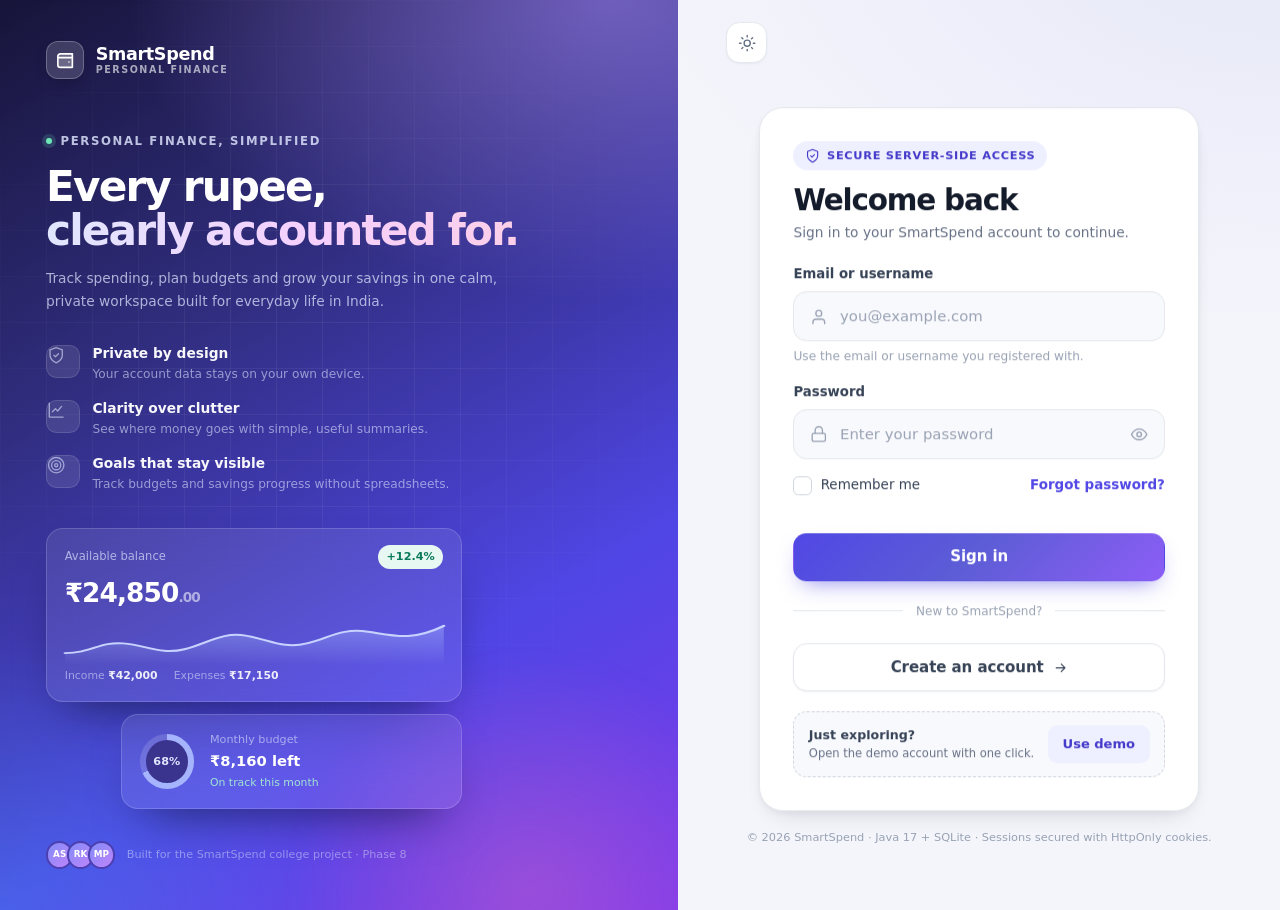
==== frontend/account.html @ ad17d400 "First Commit" ====
<!DOCTYPE html>
<html lang="en" data-theme="light">
<head>
  <meta charset="utf-8">
  <meta name="viewport" content="width=device-width, initial-scale=1">
  <meta name="theme-color" content="#f4f5fb">
  <meta name="description" content="Your SmartSpend account workspace: profile, security, finance screens and project progress.">
  <title>Overview · SmartSpend</title>
  <link rel="icon" type="image/svg+xml" href="assets/favicon.svg">
  <script>
    (function () {
      try {
        var theme = localStorage.getItem("smartspend.theme.v1");
        if (theme !== "dark" && theme !== "light") {
          theme = window.matchMedia("(prefers-color-scheme: dark)").matches ? "dark" : "light";
        }
        document.documentElement.dataset.theme = theme;
      } catch (error) {
        document.documentElement.dataset.theme = "light";
      }
    })();
  </script>
  <link rel="stylesheet" href="css/base.css">
  <link rel="stylesheet" href="css/app.css">
</head>
<body class="app-page">
  <a class="skip-link" href="#main-content">Skip to main content</a>

  <div class="app-shell">
    <aside class="sidebar" id="sidebar" aria-label="Main navigation">
      <a class="sidebar__brand" href="account.html">
        <span class="brand__mark">
          <svg viewBox="0 0 24 24" fill="none" aria-hidden="true">
            <path d="M4 7.5A2.5 2.5 0 0 1 6.5 5H19v14H6.5A2.5 2.5 0 0 1 4 16.5v-9Z" fill="currentColor" opacity=".25"/>
            <path d="M4 7.5A2.5 2.5 0 0 1 6.5 5H19v14H6.5A2.5 2.5 0 0 1 4 16.5v-9Z" stroke="currentColor" stroke-width="1.7" stroke-linejoin="round"/>
            <path d="M4 9h15M15.5 13.5h.01" stroke="currentColor" stroke-width="1.7" stroke-linecap="round"/>
          </svg>
        </span>
        <span>
          SmartSpend
          <small>Account workspace</small>
        </span>
      </a>

      <nav class="sidebar__nav">
        <a class="nav-item is-active" href="#overview" data-nav="overview">
          <svg class="icon" aria-hidden="true"><use href="#i-grid"></use></svg>
          Overview
        </a>
        <a class="nav-item" href="#profile" data-nav="profile">
          <svg class="icon" aria-hidden="true"><use href="#i-user"></use></svg>
          Profile
        </a>
        <a class="nav-item" href="#security" data-nav="security">
          <svg class="icon" aria-hidden="true"><use href="#i-shield"></use></svg>
          Security
        </a>

        <p class="nav-label">Money</p>
        <a class="nav-item" href="dashboard.html" data-nav="dashboard">
          <svg class="icon" aria-hidden="true"><use href="#i-grid"></use></svg>
          Dashboard
        </a>
        <a class="nav-item" href="transactions.html" data-nav="transactions">
          <svg class="icon" aria-hidden="true"><use href="#i-wallet"></use></svg>
          Transactions
        </a>
        <a class="nav-item" href="budgets.html" data-nav="budgets">
          <svg class="icon" aria-hidden="true"><use href="#i-target"></use></svg>
          Budgets
        </a>
        <a class="nav-item" href="goals.html" data-nav="goals">
          <svg class="icon" aria-hidden="true"><use href="#i-piggy-bank"></use></svg>
          Savings goals
        </a>
        <a class="nav-item" href="reports.html" data-nav="reports">
          <svg class="icon" aria-hidden="true"><use href="#i-pie"></use></svg>
          Reports
        </a>

        <p class="nav-label">Workspace</p>
        <a class="nav-item" href="settings.html" data-nav="settings">
          <svg class="icon" aria-hidden="true"><use href="#i-settings"></use></svg>
          Settings
        </a>
      </nav>

      <div class="sidebar__spacer"></div>

      <div class="sidebar__help">
        <strong>Backend live</strong>
        <p>Every screen reads and writes your own SQLite-backed workspace through the Java REST API.</p>
        <span class="chip chip--success">Phases 1–8 complete</span>
      </div>

      <div class="sidebar__profile">
        <span class="avatar avatar--sm" data-user-initials>SS</span>
        <div class="sidebar__profile-copy">
          <strong data-user-field="fullName">SmartSpend user</strong>
          <span data-user-field="email">you@example.com</span>
        </div>
        <button class="sidebar__logout" type="button" data-logout aria-label="Sign out" title="Sign out">
          <svg class="icon" aria-hidden="true"><use href="#i-logout"></use></svg>
        </button>
      </div>
    </aside>

    <div class="sidebar-overlay" id="sidebar-overlay"></div>

    <div class="app-main">
      <header class="topbar">
        <div class="topbar__left">
          <button class="btn btn--icon sidebar-toggle" id="sidebar-toggle" type="button" aria-label="Open navigation" aria-controls="sidebar" aria-expanded="false">
            <svg class="icon icon--lg" aria-hidden="true"><use href="#i-menu"></use></svg>
          </button>
          <div class="topbar__title">
            <strong>Overview</strong>
            <span>Profile, security and your full finance workspace</span>
          </div>
        </div>

        <div class="topbar__actions">
          <button class="btn btn--primary btn--sm topbar__add" type="button" data-account-quick-add>
            <svg class="icon icon--sm" aria-hidden="true"><use href="#i-plus"></use></svg>
            <span>Add transaction</span>
          </button>

          <button class="theme-toggle" type="button" data-theme-toggle aria-label="Switch theme">
            <svg class="icon icon-sun" aria-hidden="true"><use href="#i-sun"></use></svg>
            <svg class="icon icon-moon" aria-hidden="true"><use href="#i-moon"></use></svg>
          </button>

          <div class="popover" id="notifications-popover">
            <button class="btn btn--icon notif-trigger" type="button" data-popover-trigger aria-expanded="false" aria-label="Notifications" title="Notifications">
              <svg class="icon icon--lg" aria-hidden="true"><use href="#i-bell"></use></svg>
              <span class="notif-dot" id="notif-dot" hidden></span>
            </button>
            <div class="popover__panel popover__panel--notifications" role="dialog" aria-label="Notifications">
              <div class="popover__head popover__head--row">
                <div>
                  <strong>Notifications</strong>
                  <span id="notif-summary">Budget and savings alerts</span>
                </div>
                <button class="link-button" type="button" id="notif-mark-all">Mark all read</button>
              </div>
              <div class="notif-list" id="notif-list"></div>
            </div>
          </div>

          <div class="popover" id="user-popover">
            <button class="user-trigger" type="button" data-popover-trigger aria-expanded="false">
              <span class="avatar avatar--sm" data-user-initials>SS</span>
              <span class="visually-hidden">Account menu</span>
              <svg class="icon" aria-hidden="true"><use href="#i-chevron-down"></use></svg>
            </button>
            <div class="popover__panel" role="menu" aria-label="Account menu">
              <div class="popover__user">
                <span class="avatar" data-user-initials>SS</span>
                <div class="popover__user-copy">
                  <strong data-user-field="fullName">SmartSpend user</strong>
                  <span data-user-field="email">you@example.com</span>
                </div>
              </div>
              <div class="popover__divider"></div>
              <a class="popover__item" href="#profile" role="menuitem" data-close-popover>
                <svg class="icon" aria-hidden="true"><use href="#i-user"></use></svg>
                My profile
              </a>
              <a class="popover__item" href="#security" role="menuitem" data-close-popover>
                <svg class="icon" aria-hidden="true"><use href="#i-shield"></use></svg>
                Security settings
              </a>
              <div class="popover__divider"></div>
              <button class="popover__item popover__item--danger" type="button" role="menuitem" data-logout>
                <svg class="icon" aria-hidden="true"><use href="#i-logout"></use></svg>
                Sign out
              </button>
            </div>
          </div>
        </div>
      </header>

      <main class="content" id="main-content">
        <section class="hero" id="overview" aria-labelledby="hero-title">
          <div class="hero__copy">
            <span class="hero__eyebrow"><span class="status-dot"></span> Account ready · UI complete</span>
            <h1 id="hero-title"><span data-greeting>Good morning</span>, <span data-user-first>there</span>.</h1>
            <p>Your SmartSpend account is set up and protected. The dashboard, ledger, budgets, goals and reports are all ready to use from the sidebar.</p>
          </div>
          <div class="hero__meta">
            <span class="hero__date">
              <svg class="icon icon--sm" aria-hidden="true"><use href="#i-calendar"></use></svg>
              <span data-today>Today</span>
            </span>
            <span class="hero__badge">
              <svg class="icon icon--sm" aria-hidden="true"><use href="#i-check-circle"></use></svg>
              Signed in securely
            </span>
          </div>
        </section>

        <section class="stat-grid" aria-label="Account summary">
          <article class="stat-card">
            <div class="stat-card__top">
              <span class="stat-card__icon stat-card__icon--primary">
                <svg class="icon" aria-hidden="true"><use href="#i-calendar"></use></svg>
              </span>
              <span class="chip chip--primary">Member</span>
            </div>
            <span class="stat-card__label">Member since</span>
            <strong class="stat-card__value stat-card__value--sm" data-user-field="memberSince">—</strong>
            <span class="stat-card__hint">Your SmartSpend journey started here.</span>
          </article>

          <article class="stat-card">
            <div class="stat-card__top">
              <span class="stat-card__icon stat-card__icon--info">
                <svg class="icon" aria-hidden="true"><use href="#i-clock"></use></svg>
              </span>
              <span class="chip">Session</span>
            </div>
            <span class="stat-card__label">Last sign-in</span>
            <strong class="stat-card__value stat-card__value--sm" data-user-field="lastLogin">—</strong>
            <span class="stat-card__hint">This device, just now.</span>
          </article>

          <article class="stat-card">
            <div class="stat-card__top">
              <span class="stat-card__icon stat-card__icon--success">
                <svg class="icon" aria-hidden="true"><use href="#i-shield"></use></svg>
              </span>
              <span class="chip chip--success">Active</span>
            </div>
            <span class="stat-card__label">Account status</span>
            <strong class="stat-card__value">Protected</strong>
            <span class="stat-card__hint">Salted PBKDF2 password hashing.</span>
          </article>

          <article class="stat-card">
            <div class="stat-card__top">
              <span class="stat-card__icon stat-card__icon--warning">
                <svg class="icon" aria-hidden="true"><use href="#i-globe"></use></svg>
              </span>
              <span class="chip">India</span>
            </div>
            <span class="stat-card__label">Preferred currency</span>
            <strong class="stat-card__value">INR · ₹</strong>
            <span class="stat-card__hint">Change it in Settings → Preferences.</span>
          </article>
        </section>

        <div class="content-grid">
          <section class="card" id="profile" aria-labelledby="profile-title">
            <div class="card__head">
              <div class="card__title">
                <h2 id="profile-title">Your profile</h2>
                <p>The identity attached to this workspace.</p>
              </div>
              <button class="btn btn--ghost btn--sm" type="button" id="edit-profile-button">
                <svg class="icon icon--sm" aria-hidden="true"><use href="#i-edit"></use></svg>
                Edit profile
              </button>
            </div>
            <div class="card__body">
              <div class="profile-head">
                <span class="avatar avatar--lg" data-user-initials>SS</span>
                <div class="profile-head__copy">
                  <h3 data-user-field="fullName">SmartSpend user</h3>
                  <p>
                    <svg class="icon icon--sm" aria-hidden="true"><use href="#i-users"></use></svg>
                    <span data-user-field="username">@username</span>
                  </p>
                  <span class="chip chip--success">
                    <svg class="icon icon--sm" aria-hidden="true"><use href="#i-check"></use></svg>
                    Verified locally
                  </span>
                </div>
              </div>

              <div class="detail-list">
                <div class="detail-row">
                  <span class="detail-row__label">
                    <svg class="icon" aria-hidden="true"><use href="#i-mail"></use></svg>
                    Email
                  </span>
                  <span class="detail-row__value" data-user-field="email">you@example.com</span>
                </div>
                <div class="detail-row">
                  <span class="detail-row__label">
                    <svg class="icon" aria-hidden="true"><use href="#i-user"></use></svg>
                    Username
                  </span>
                  <span class="detail-row__value" data-user-field="username">@username</span>
                </div>
                <div class="detail-row">
                  <span class="detail-row__label">
                    <svg class="icon" aria-hidden="true"><use href="#i-shield"></use></svg>
                    Account ID
                  </span>
                  <span class="detail-row__value detail-row__value--mono">
                    <span data-user-field="accountId">—</span>
                    <button class="copy-button" type="button" data-copy-account-id aria-label="Copy account ID" title="Copy account ID">
                      <svg class="icon" aria-hidden="true"><use href="#i-copy"></use></svg>
                    </button>
                  </span>
                </div>
                <div class="detail-row">
                  <span class="detail-row__label">
                    <svg class="icon" aria-hidden="true"><use href="#i-calendar"></use></svg>
                    Member since
                  </span>
                  <span class="detail-row__value" data-user-field="memberSince">—</span>
                </div>
                <div class="detail-row">
                  <span class="detail-row__label">
                    <svg class="icon" aria-hidden="true"><use href="#i-clock"></use></svg>
                    Last sign-in
                  </span>
                  <span class="detail-row__value" data-user-field="lastLogin">—</span>
                </div>
              </div>
            </div>
          </section>

          <section class="card" id="security" aria-labelledby="security-title">
            <div class="card__head">
              <div class="card__title">
                <h2 id="security-title">Security</h2>
                <p>Password and session protection.</p>
              </div>
              <span class="chip chip--success">Healthy</span>
            </div>
            <div class="card__body">
              <div class="security-list">
                <div class="security-item">
                  <span class="security-item__icon">
                    <svg class="icon" aria-hidden="true"><use href="#i-lock"></use></svg>
                  </span>
                  <div class="security-item__copy">
                    <strong>Password protection</strong>
                    <span>PBKDF2-SHA256 · 210,000 iterations</span>
                  </div>
                  <span class="chip chip--success">Strong</span>
                </div>

                <div class="security-item">
                  <span class="security-item__icon">
                    <svg class="icon" aria-hidden="true"><use href="#i-key"></use></svg>
                  </span>
                  <div class="security-item__copy">
                    <strong>Password last changed</strong>
                    <span data-user-field="passwordChanged">—</span>
                  </div>
                </div>

                <div class="security-item">
                  <span class="security-item__icon">
                    <svg class="icon" aria-hidden="true"><use href="#i-clock"></use></svg>
                  </span>
                  <div class="security-item__copy">
                    <strong>Signed in today</strong>
                    <span data-session-signed-in>—</span>
                  </div>
                  <span class="chip chip--primary">This device</span>
                </div>

                <div class="security-item">
                  <span class="security-item__icon">
                    <svg class="icon" aria-hidden="true"><use href="#i-shield"></use></svg>
                  </span>
                  <div class="security-item__copy">
                    <strong>Session</strong>
                    <span data-session-mode>—</span>
                  </div>
                  <span class="chip" data-session-expires>—</span>
                </div>
              </div>

              <div class="security-actions">
                <button class="btn btn--ghost btn--full" type="button" id="change-password-button">
                  <svg class="icon icon--sm" aria-hidden="true"><use href="#i-key"></use></svg>
                  Change password
                </button>
                <button class="btn btn--danger-ghost btn--full" type="button" data-logout>
                  <svg class="icon icon--sm" aria-hidden="true"><use href="#i-logout"></use></svg>
                  Sign out of this device
                </button>
              </div>
            </div>
          </section>
        </div>

        <section class="card phase-card" aria-labelledby="phase-title">
          <div class="card__head">
            <div class="card__title">
              <h2 id="phase-title">Project progress</h2>
              <p>The complete stack is implemented: responsive UI, Java REST API and SQLite storage.</p>
            </div>
            <span class="chip chip--success">Phases 1–8 complete</span>
          </div>
          <div class="card__body">
            <div class="phase-progress">
              <div class="phase-progress__track">
                <div class="phase-progress__fill" style="width:100%"></div>
              </div>
              <span>100% complete · frontend, backend and database</span>
            </div>
            <ul class="phase-list">
              <li><svg class="icon" aria-hidden="true"><use href="#i-check-circle"></use></svg> Registration, PBKDF2 hashing, HttpOnly sessions and account security</li>
              <li><svg class="icon" aria-hidden="true"><use href="#i-check-circle"></use></svg> Dashboard with cash flow, budgets, goals and recent activity</li>
              <li><svg class="icon" aria-hidden="true"><use href="#i-check-circle"></use></svg> Transaction ledger with search, filters, bulk actions and CSV export</li>
              <li><svg class="icon" aria-hidden="true"><use href="#i-check-circle"></use></svg> Monthly budgets with category limits, warnings and copy-forward</li>
              <li><svg class="icon" aria-hidden="true"><use href="#i-check-circle"></use></svg> Savings goals with contributions and progress history</li>
              <li><svg class="icon" aria-hidden="true"><use href="#i-check-circle"></use></svg> Reports with charts, category mix, merchants and insights</li>
              <li><svg class="icon" aria-hidden="true"><use href="#i-check-circle"></use></svg> Settings for currency, dates, notifications, categories and backups</li>
              <li><svg class="icon" aria-hidden="true"><use href="#i-check-circle"></use></svg> Java REST API, SQLite schema, DAO/service layers and session security</li>
            </ul>
            <div class="phase-note">
              <svg class="icon icon--sm" aria-hidden="true"><use href="#i-info"></use></svg>
              <span>The browser and API share one origin. Auth and finance calls are user-scoped, and the SQLite database lives at <b>backend/data/smartspend.db</b>.</span>
            </div>
          </div>
        </section>

        <footer class="app-footer">
          <span>
            <svg class="icon icon--sm" aria-hidden="true"><use href="#i-shield"></use></svg>
            Full stack complete · vanilla JS, Java 17 and SQLite
          </span>
          <span>© 2026 SmartSpend</span>
        </footer>
      </main>
    </div>
  </div>

  <dialog class="modal" id="profile-dialog" aria-labelledby="profile-dialog-title">
    <div class="modal__card">
      <div class="modal__head">
        <span class="modal__icon">
          <svg class="icon icon--lg" aria-hidden="true"><use href="#i-user"></use></svg>
        </span>
        <div class="modal__head-text">
          <h2 id="profile-dialog-title">Edit profile</h2>
          <p>Update the name and email attached to your account.</p>
        </div>
        <button class="btn btn--icon" type="button" data-close-dialog aria-label="Close dialog">
          <svg class="icon" aria-hidden="true"><use href="#i-x"></use></svg>
        </button>
      </div>

      <div class="alert" id="profile-alert" role="alert" hidden></div>

      <form id="profile-form" novalidate>
        <div class="field">
          <label for="profile-name">Full name</label>
          <div class="input-wrap">
            <svg class="input-icon" aria-hidden="true"><use href="#i-user"></use></svg>
            <input id="profile-name" name="fullName" type="text" autocomplete="name" aria-describedby="profile-name-error" required>
          </div>
          <p class="field-error" id="profile-name-error" role="alert"></p>
        </div>

        <div class="field">
          <label for="profile-email">Email address</label>
          <div class="input-wrap">
            <svg class="input-icon" aria-hidden="true"><use href="#i-mail"></use></svg>
            <input id="profile-email" name="email" type="email" autocomplete="email" inputmode="email" aria-describedby="profile-email-error" required>
          </div>
          <p class="field-error" id="profile-email-error" role="alert"></p>
        </div>

        <div class="field">
          <label for="profile-username">Username</label>
          <div class="input-wrap input-wrap--readonly">
            <svg class="input-icon" aria-hidden="true"><use href="#i-users"></use></svg>
            <input id="profile-username" name="username" type="text" readonly aria-describedby="profile-username-hint">
          </div>
          <p class="field-hint" id="profile-username-hint">Usernames are fixed after registration.</p>
        </div>

        <div class="modal__actions">
          <button class="btn btn--ghost" type="button" data-close-dialog>Cancel</button>
          <button class="btn btn--primary" type="submit" id="profile-save">
            <span class="btn__label">Save changes</span>
            <span class="btn__spinner" aria-hidden="true"></span>
          </button>
        </div>
      </form>
    </div>
  </dialog>

  <dialog class="modal" id="password-dialog" aria-labelledby="password-dialog-title">
    <div class="modal__card">
      <div class="modal__head">
        <span class="modal__icon">
          <svg class="icon icon--lg" aria-hidden="true"><use href="#i-key"></use></svg>
        </span>
        <div class="modal__head-text">
          <h2 id="password-dialog-title">Change password</h2>
          <p>Choose a new password for your SmartSpend account.</p>
        </div>
        <button class="btn btn--icon" type="button" data-close-dialog aria-label="Close dialog">
          <svg class="icon" aria-hidden="true"><use href="#i-x"></use></svg>
        </button>
      </div>

      <div class="alert" id="password-alert" role="alert" hidden></div>

      <form id="password-form" novalidate>
        <div class="field">
          <label for="current-password">Current password</label>
          <div class="input-wrap input-wrap--password">
            <svg class="input-icon" aria-hidden="true"><use href="#i-lock"></use></svg>
            <input id="current-password" name="currentPassword" type="password" autocomplete="current-password" placeholder="Enter current password" aria-describedby="current-password-error" required>
            <button class="password-toggle" type="button" data-toggle-password="current-password" aria-label="Show password" aria-pressed="false" title="Show password">
              <svg class="icon icon-eye" aria-hidden="true"><use href="#i-eye"></use></svg>
              <svg class="icon icon-eye-off" aria-hidden="true"><use href="#i-eye-off"></use></svg>
            </button>
          </div>
          <p class="field-error" id="current-password-error" role="alert"></p>
        </div>

        <div class="field">
          <label for="new-password">New password</label>
          <div class="input-wrap input-wrap--password">
            <svg class="input-icon" aria-hidden="true"><use href="#i-lock"></use></svg>
            <input id="new-password" name="newPassword" type="password" autocomplete="new-password" placeholder="Create a new password" aria-describedby="password-strength password-requirements new-password-error" required>
            <button class="password-toggle" type="button" data-toggle-password="new-password" aria-label="Show password" aria-pressed="false" title="Show password">
              <svg class="icon icon-eye" aria-hidden="true"><use href="#i-eye"></use></svg>
              <svg class="icon icon-eye-off" aria-hidden="true"><use href="#i-eye-off"></use></svg>
            </button>
          </div>

          <div class="strength" id="password-strength" data-score="0" aria-live="polite">
            <div class="strength__top">
              <span class="strength__label">Strength</span>
              <span data-strength-label>Enter a password</span>
            </div>
            <div class="strength__bars" aria-hidden="true">
              <span class="strength__bar"></span>
              <span class="strength__bar"></span>
              <span class="strength__bar"></span>
              <span class="strength__bar"></span>
            </div>
            <span class="field-hint" data-strength-hint>Use 8+ characters with a letter and a number.</span>
          </div>

          <ul class="requirements" id="password-requirements">
            <li data-req="length">
              <span class="req-dot"><svg class="icon" aria-hidden="true"><use href="#i-check"></use></svg></span>
              At least 8 characters
            </li>
            <li data-req="letter">
              <span class="req-dot"><svg class="icon" aria-hidden="true"><use href="#i-check"></use></svg></span>
              At least one letter
            </li>
            <li data-req="number">
              <span class="req-dot"><svg class="icon" aria-hidden="true"><use href="#i-check"></use></svg></span>
              At least one number
            </li>
          </ul>
          <p class="field-error" id="new-password-error" role="alert"></p>
        </div>

        <div class="field">
          <label for="confirm-password">Confirm new password</label>
          <div class="input-wrap input-wrap--password">
            <svg class="input-icon" aria-hidden="true"><use href="#i-lock"></use></svg>
            <input id="confirm-password" name="confirmPassword" type="password" autocomplete="new-password" placeholder="Repeat new password" aria-describedby="confirm-password-error" required>
            <button class="password-toggle" type="button" data-toggle-password="confirm-password" aria-label="Show password" aria-pressed="false" title="Show password">
              <svg class="icon icon-eye" aria-hidden="true"><use href="#i-eye"></use></svg>
              <svg class="icon icon-eye-off" aria-hidden="true"><use href="#i-eye-off"></use></svg>
            </button>
          </div>
          <p class="field-error" id="confirm-password-error" role="alert"></p>
        </div>

        <div class="modal__note">
          <svg class="icon icon--sm" aria-hidden="true"><use href="#i-shield"></use></svg>
          <span>Your new password is protected with a fresh random salt and PBKDF2 hashing. You will stay signed in on this device.</span>
        </div>

        <div class="modal__actions">
          <button class="btn btn--ghost" type="button" data-close-dialog>Cancel</button>
          <button class="btn btn--primary" type="submit" id="password-save">
            <span class="btn__label">Update password</span>
            <span class="btn__spinner" aria-hidden="true"></span>
          </button>
        </div>
      </form>
    </div>
  </dialog>

  <div class="toast-stack" id="toast-stack" aria-live="polite" aria-atomic="false"></div>

  <script src="js/config.js"></script>
  <script src="js/icons.js"></script>
  <script src="js/storage.js"></script>
  <script src="js/crypto.js"></script>
  <script src="js/validators.js"></script>
  <script src="js/api.js"></script>
  <script src="js/auth.js"></script>
  <script src="js/money.js"></script>
  <script src="js/data.js"></script>
  <script src="js/dsa.js"></script>
  <script src="js/finance.js"></script>
  <script src="js/ui.js"></script>
  <script src="js/tx-dialog.js"></script>
  <script src="js/account.js"></script>
</body>
</html>
---- frontend/css/base.css ----
/* ==========================================================================
   SmartSpend · Base design system
   Shared tokens, resets, controls and components for every page.
   ========================================================================== */

/* ---------- Design tokens ---------- */
:root {
  color-scheme: light;

  --font-sans: "Inter", "Segoe UI Variable Text", "Segoe UI", system-ui, -apple-system,
    "Helvetica Neue", Arial, sans-serif;
  --font-display: "Segoe UI Variable Display", "Segoe UI", "Inter", system-ui, -apple-system,
    sans-serif;

  --bg: #f4f5fb;
  --bg-soft: #eef0f8;
  --surface: #ffffff;
  --surface-2: #f8f9fd;
  --surface-3: #f1f2fa;
  --text: #111827;
  --text-soft: #344054;
  --text-muted: #667085;
  --text-faint: #98a2b3;
  --border: #e4e7ec;
  --border-strong: #d0d5dd;

  --primary: #5b5bd6;
  --primary-600: #4f46e5;
  --primary-700: #4338ca;
  --primary-soft: #eef0ff;
  --accent: #8b5cf6;
  --accent-soft: #f4efff;
  --success: #0f9d76;
  --success-soft: #e7f8f2;
  --warning: #d97706;
  --warning-soft: #fff6e6;
  --danger: #dc3d43;
  --danger-soft: #fef0f0;
  --info: #2563eb;
  --info-soft: #eaf1ff;

  --ring: rgba(79, 70, 229, 0.2);
  --ring-danger: rgba(220, 61, 67, 0.18);

  --shadow-xs: 0 1px 2px rgba(16, 24, 40, 0.05);
  --shadow-sm: 0 1px 3px rgba(16, 24, 40, 0.08), 0 1px 2px rgba(16, 24, 40, 0.04);
  --shadow-md: 0 12px 28px -12px rgba(16, 24, 40, 0.16), 0 2px 8px rgba(16, 24, 40, 0.05);
  --shadow-lg: 0 28px 60px -24px rgba(16, 24, 40, 0.3), 0 8px 20px -12px rgba(16, 24, 40, 0.14);

  --radius-sm: 0.6rem;
  --radius-md: 0.85rem;
  --radius-lg: 1.15rem;
  --radius-xl: 1.5rem;
  --radius-pill: 999px;

  --ease: cubic-bezier(0.22, 1, 0.36, 1);
  --transition: 180ms var(--ease);
}

[data-theme="dark"] {
  color-scheme: dark;

  --bg: #070b16;
  --bg-soft: #0a1020;
  --surface: #0e1526;
  --surface-2: #121a2e;
  --surface-3: #18223a;
  --text: #f2f4fa;
  --text-soft: #cbd2e4;
  --text-muted: #919bb4;
  --text-faint: #69738d;
  --border: #202b45;
  --border-strong: #2b3856;

  --primary: #818cf8;
  --primary-600: #6366f1;
  --primary-700: #4f46e5;
  --primary-soft: rgba(99, 102, 241, 0.16);
  --accent: #a78bfa;
  --accent-soft: rgba(167, 139, 250, 0.14);
  --success: #34d399;
  --success-soft: rgba(52, 211, 153, 0.13);
  --warning: #fbbf24;
  --warning-soft: rgba(251, 191, 36, 0.13);
  --danger: #fb7185;
  --danger-soft: rgba(251, 113, 133, 0.13);
  --info: #60a5fa;
  --info-soft: rgba(96, 165, 250, 0.13);

  --ring: rgba(129, 140, 248, 0.26);
  --ring-danger: rgba(251, 113, 133, 0.22);

  --shadow-xs: 0 1px 2px rgba(0, 0, 0, 0.4);
  --shadow-sm: 0 1px 3px rgba(0, 0, 0, 0.45), 0 1px 2px rgba(0, 0, 0, 0.3);
  --shadow-md: 0 14px 34px -16px rgba(0, 0, 0, 0.7), 0 2px 8px rgba(0, 0, 0, 0.35);
  --shadow-lg: 0 32px 70px -28px rgba(0, 0, 0, 0.85), 0 10px 24px -14px rgba(0, 0, 0, 0.6);
}

/* ---------- Reset ---------- */
*,
*::before,
*::after {
  box-sizing: border-box;
}

html {
  -webkit-text-size-adjust: 100%;
  text-size-adjust: 100%;
  scroll-behavior: smooth;
}

body {
  margin: 0;
  min-height: 100vh;
  font-family: var(--font-sans);
  font-size: 15px;
  line-height: 1.55;
  color: var(--text);
  background: var(--bg);
  -webkit-font-smoothing: antialiased;
  -moz-osx-font-smoothing: grayscale;
  text-rendering: optimizeLegibility;
}

img,
svg {
  display: block;
  max-width: 100%;
}

button,
input,
select,
textarea {
  font: inherit;
  color: inherit;
}

button {
  cursor: pointer;
  background: none;
  border: 0;
  padding: 0;
}

a {
  color: var(--primary-600);
  text-decoration: none;
  transition: color var(--transition);
}

a:hover {
  color: var(--primary-700);
}

h1,
h2,
h3,
h4,
p {
  margin: 0;
}

ul,
ol {
  margin: 0;
  padding: 0;
  list-style: none;
}

::selection {
  background: var(--primary);
  color: #fff;
}

:focus-visible {
  outline: 2px solid var(--primary-600);
  outline-offset: 2px;
}

[hidden] {
  display: none !important;
}

/* ---------- Icons ---------- */
.icon {
  width: 1.15rem;
  height: 1.15rem;
  flex: none;
  fill: none;
  stroke: currentColor;
  stroke-width: 1.8;
  stroke-linecap: round;
  stroke-linejoin: round;
}

.icon--sm {
  width: 0.95rem;
  height: 0.95rem;
}

.icon--lg {
  width: 1.4rem;
  height: 1.4rem;
}

.icon--xl {
  width: 1.8rem;
  height: 1.8rem;
}

/* ---------- Accessibility helpers ---------- */
.visually-hidden {
  position: absolute !important;
  width: 1px;
  height: 1px;
  padding: 0;
  margin: -1px;
  overflow: hidden;
  clip: rect(0, 0, 0, 0);
  white-space: nowrap;
  border: 0;
}

.skip-link {
  position: fixed;
  top: 0.75rem;
  left: 0.75rem;
  z-index: 2000;
  padding: 0.65rem 1rem;
  border-radius: var(--radius-sm);
  background: var(--surface);
  color: var(--text);
  box-shadow: var(--shadow-md);
  transform: translateY(-180%);
  transition: transform var(--transition);
}

.skip-link:focus {
  transform: translateY(0);
}

/* ---------- Typography ---------- */
.display {
  font-family: var(--font-display);
  font-weight: 700;
  letter-spacing: -0.035em;
  line-height: 1.08;
}

.eyebrow {
  display: inline-flex;
  align-items: center;
  gap: 0.5rem;
  font-size: 0.73rem;
  font-weight: 700;
  letter-spacing: 0.14em;
  text-transform: uppercase;
}

.gradient-text {
  background: linear-gradient(95deg, #e0e7ff 0%, #f5d0fe 55%, #fbcfe8 100%);
  -webkit-background-clip: text;
  background-clip: text;
  color: transparent;
}

/* ---------- Buttons ---------- */
.btn {
  --btn-height: 3rem;
  position: relative;
  display: inline-flex;
  align-items: center;
  justify-content: center;
  gap: 0.55rem;
  height: var(--btn-height);
  padding: 0 1.15rem;
  border: 1px solid transparent;
  border-radius: var(--radius-md);
  font-size: 0.94rem;
  font-weight: 650;
  letter-spacing: -0.005em;
  white-space: nowrap;
  transition: transform var(--transition), box-shadow var(--transition),
    background-color var(--transition), border-color var(--transition), color var(--transition);
  user-select: none;
}

.btn:active:not(:disabled) {
  transform: translateY(1px);
}

.btn:disabled {
  cursor: not-allowed;
  opacity: 0.62;
}

.btn--primary {
  background: linear-gradient(135deg, var(--primary-600) 0%, var(--primary) 48%, var(--accent) 100%);
  color: #fff;
  box-shadow: 0 10px 22px -10px rgba(79, 70, 229, 0.65);
}

.btn--primary:hover:not(:disabled) {
  color: #fff;
  transform: translateY(-1px);
  box-shadow: 0 16px 30px -12px rgba(79, 70, 229, 0.72);
}

/* Dark mode keeps white button labels, so the gradient must stay deep
   enough for readable contrast instead of washing out to lavender. */
[data-theme="dark"] .btn--primary {
  background: linear-gradient(135deg, #4f46e5 0%, #5b5bd6 46%, #7c3aed 100%);
  box-shadow: 0 12px 26px -12px rgba(49, 46, 129, 0.85);
}

[data-theme="dark"] .btn--primary:hover:not(:disabled) {
  box-shadow: 0 16px 32px -12px rgba(76, 29, 149, 0.9);
}

.btn--ghost {
  background: var(--surface);
  border-color: var(--border);
  color: var(--text-soft);
  box-shadow: var(--shadow-xs);
}

.btn--ghost:hover:not(:disabled) {
  border-color: var(--border-strong);
  background: var(--surface-2);
  color: var(--text);
}

.btn--soft {
  background: var(--primary-soft);
  color: var(--primary-700);
}

[data-theme="dark"] .btn--soft {
  color: #c7d2fe;
}

.btn--soft:hover:not(:disabled) {
  background: var(--primary-soft);
  filter: brightness(0.97);
}

.btn--danger-ghost {
  background: transparent;
  border-color: var(--border);
  color: var(--danger);
}

.btn--danger-ghost:hover:not(:disabled) {
  background: var(--danger-soft);
  border-color: transparent;
}

.btn--sm {
  --btn-height: 2.35rem;
  padding: 0 0.85rem;
  font-size: 0.82rem;
  border-radius: var(--radius-sm);
  gap: 0.4rem;
}

.btn--full {
  width: 100%;
}

.btn--icon {
  --btn-height: 2.5rem;
  width: 2.5rem;
  padding: 0;
  border-radius: var(--radius-sm);
  color: var(--text-muted);
  background: transparent;
  border-color: transparent;
}

.btn--icon:hover:not(:disabled) {
  background: var(--surface-2);
  color: var(--text);
}

.btn__spinner {
  display: none;
  width: 1.05rem;
  height: 1.05rem;
  border: 2px solid rgba(255, 255, 255, 0.32);
  border-top-color: #fff;
  border-radius: 50%;
  animation: spin 0.7s linear infinite;
}

.btn--ghost .btn__spinner,
.btn--soft .btn__spinner,
.btn--danger-ghost .btn__spinner {
  border-color: currentColor;
  border-top-color: transparent;
  opacity: 0.8;
}

.btn.is-loading {
  pointer-events: none;
}

.btn.is-loading .btn__spinner {
  display: block;
}

.btn.is-loading .btn__label {
  opacity: 0.8;
}

.link-button {
  color: var(--primary-600);
  font-size: 0.84rem;
  font-weight: 650;
  padding: 0;
  border-radius: 4px;
  transition: color var(--transition);
}

.link-button:hover {
  color: var(--primary-700);
  text-decoration: underline;
  text-underline-offset: 3px;
}

[data-theme="dark"] .link-button {
  color: #a5b4fc;
}

[data-theme="dark"] .link-button:hover {
  color: #c7d2fe;
}

/* ---------- Pills / chips ---------- */
.pill {
  display: inline-flex;
  align-items: center;
  gap: 0.45rem;
  padding: 0.35rem 0.7rem;
  border-radius: var(--radius-pill);
  font-size: 0.71rem;
  font-weight: 700;
  letter-spacing: 0.06em;
  text-transform: uppercase;
  background: var(--primary-soft);
  color: var(--primary-700);
}

[data-theme="dark"] .pill {
  color: #c7d2fe;
}

.chip {
  display: inline-flex;
  align-items: center;
  gap: 0.3rem;
  padding: 0.22rem 0.55rem;
  border-radius: var(--radius-pill);
  font-size: 0.7rem;
  font-weight: 700;
  background: var(--surface-3);
  color: var(--text-muted);
}

.chip--success {
  background: var(--success-soft);
  color: var(--success);
}

.chip--warning {
  background: var(--warning-soft);
  color: var(--warning);
}

.chip--danger {
  background: var(--danger-soft);
  color: var(--danger);
}

/* Soft chip backgrounds need a darker foreground for WCAG AA contrast. */
[data-theme="light"] .chip--success {
  color: #0b7a5b;
}

[data-theme="light"] .chip--warning {
  color: #a15c00;
}

[data-theme="light"] .chip--danger {
  color: #b4232a;
}

.chip--primary {
  background: var(--primary-soft);
  color: var(--primary-700);
}

[data-theme="dark"] .chip--primary {
  color: #c7d2fe;
}

/* ---------- Form fields ---------- */
.field {
  display: flex;
  flex-direction: column;
  gap: 0.4rem;
}

.field + .field {
  margin-top: 1.05rem;
}

.field label,
.field__label {
  display: flex;
  align-items: center;
  justify-content: space-between;
  gap: 0.75rem;
  font-size: 0.83rem;
  font-weight: 650;
  color: var(--text-soft);
}

.label-optional {
  font-size: 0.72rem;
  font-weight: 500;
  color: var(--text-faint);
}

.input-wrap {
  position: relative;
  display: flex;
  align-items: center;
  border: 1px solid var(--border);
  border-radius: var(--radius-md);
  background: var(--surface-2);
  transition: border-color var(--transition), box-shadow var(--transition),
    background-color var(--transition);
}

.input-wrap:hover {
  border-color: var(--border-strong);
}

.input-wrap:focus-within {
  border-color: var(--primary);
  background: var(--surface);
  box-shadow: 0 0 0 4px var(--ring);
}

.input-wrap .input-icon {
  position: absolute;
  left: 0.95rem;
  width: 1.1rem;
  height: 1.1rem;
  color: var(--text-faint);
  pointer-events: none;
  transition: color var(--transition);
}

.input-wrap:focus-within .input-icon {
  color: var(--primary-600);
}

.input-wrap input,
.input-wrap select {
  width: 100%;
  height: 3rem;
  padding: 0 1rem 0 2.85rem;
  border: 0;
  outline: none;
  background: transparent;
  font-size: 0.93rem;
  color: var(--text);
}

.input-wrap input::placeholder {
  color: var(--text-faint);
}

.input-wrap--plain input {
  padding-left: 1rem;
}

.input-wrap--password input {
  padding-right: 3rem;
}

.input-wrap--readonly {
  background: var(--surface-3);
}

.input-wrap--readonly input {
  color: var(--text-muted);
  cursor: default;
}

.password-toggle {
  position: absolute;
  right: 0.55rem;
  display: grid;
  place-items: center;
  width: 2rem;
  height: 2rem;
  border-radius: var(--radius-sm);
  color: var(--text-faint);
  transition: color var(--transition), background-color var(--transition);
}

.password-toggle:hover {
  color: var(--text-soft);
  background: var(--surface-3);
}

.password-toggle .icon-eye-off {
  display: none;
}

.password-toggle[aria-pressed="true"] .icon-eye {
  display: none;
}

.password-toggle[aria-pressed="true"] .icon-eye-off {
  display: block;
}

.field-hint {
  font-size: 0.76rem;
  color: var(--text-faint);
  line-height: 1.45;
}

.field-error {
  display: flex;
  align-items: flex-start;
  gap: 0.35rem;
  min-height: 0;
  font-size: 0.76rem;
  font-weight: 550;
  color: var(--danger);
  line-height: 1.4;
}

.field-error:empty {
  display: none;
}

.field-success {
  display: flex;
  align-items: center;
  gap: 0.3rem;
  font-size: 0.76rem;
  color: var(--success);
}

.field-success:empty {
  display: none;
}

/* Invalid state */
.field.is-invalid .input-wrap {
  border-color: var(--danger);
  background: var(--danger-soft);
}

.field.is-invalid .input-wrap:focus-within {
  border-color: var(--danger);
  box-shadow: 0 0 0 4px var(--ring-danger);
}

.field.is-invalid .input-icon {
  color: var(--danger);
}

.field.is-valid .input-wrap {
  border-color: color-mix(in srgb, var(--success) 55%, var(--border));
}

.field.is-valid .input-wrap:focus-within {
  border-color: var(--success);
  box-shadow: 0 0 0 4px color-mix(in srgb, var(--success) 16%, transparent);
}

.field.shake,
form.shake,
.shake {
  animation: shake 0.38s var(--ease);
}

/* Autofill */
input:-webkit-autofill,
input:-webkit-autofill:hover,
input:-webkit-autofill:focus {
  -webkit-text-fill-color: var(--text);
  -webkit-box-shadow: 0 0 0 1000px var(--surface-2) inset;
  transition: background-color 9999s ease-in-out 0s;
  caret-color: var(--text);
}

/* Checkbox */
.checkbox {
  display: inline-flex;
  align-items: center;
  gap: 0.55rem;
  cursor: pointer;
  user-select: none;
  font-size: 0.84rem;
  color: var(--text-soft);
  position: relative;
}

.checkbox input {
  position: absolute;
  opacity: 0;
  width: 1px;
  height: 1px;
}

.checkbox__box {
  display: grid;
  place-items: center;
  width: 1.15rem;
  height: 1.15rem;
  flex: none;
  border: 1.5px solid var(--border-strong);
  border-radius: 0.34rem;
  background: var(--surface);
  color: #fff;
  transition: background-color var(--transition), border-color var(--transition);
}

.checkbox__box .icon {
  width: 0.8rem;
  height: 0.8rem;
  stroke-width: 3;
  opacity: 0;
  transform: scale(0.5);
  transition: opacity var(--transition), transform var(--transition);
}

.checkbox input:checked + .checkbox__box {
  background: var(--primary-600);
  border-color: var(--primary-600);
}

.checkbox input:checked + .checkbox__box .icon {
  opacity: 1;
  transform: scale(1);
}

.checkbox input:focus-visible + .checkbox__box {
  outline: 2px solid var(--primary-600);
  outline-offset: 2px;
}

/* Password strength */
.strength {
  display: flex;
  flex-direction: column;
  gap: 0.4rem;
  margin-top: 0.15rem;
}

.strength__top {
  display: flex;
  align-items: center;
  justify-content: space-between;
  gap: 0.75rem;
  font-size: 0.73rem;
  color: var(--text-faint);
}

.strength__label {
  font-weight: 650;
  color: var(--text-muted);
}

.strength__bars {
  display: grid;
  grid-template-columns: repeat(4, 1fr);
  gap: 0.3rem;
}

.strength__bar {
  height: 4px;
  border-radius: 999px;
  background: var(--surface-3);
  transition: background-color var(--transition);
}

.strength[data-score="1"] .strength__bar:nth-child(-n + 1) {
  background: var(--danger);
}

.strength[data-score="2"] .strength__bar:nth-child(-n + 2) {
  background: var(--warning);
}

.strength[data-score="3"] .strength__bar:nth-child(-n + 3) {
  background: #84cc16;
}

.strength[data-score="4"] .strength__bar {
  background: var(--success);
}

.requirements {
  display: grid;
  gap: 0.28rem;
  margin-top: 0.15rem;
}

.requirements li {
  display: flex;
  align-items: center;
  gap: 0.4rem;
  font-size: 0.74rem;
  color: var(--text-faint);
  transition: color var(--transition);
}

.requirements .req-dot {
  width: 0.9rem;
  height: 0.9rem;
  border: 1.5px solid var(--border-strong);
  border-radius: 50%;
  display: grid;
  place-items: center;
  flex: none;
  transition: background-color var(--transition), border-color var(--transition);
}

.requirements .req-dot .icon {
  width: 0.6rem;
  height: 0.6rem;
  stroke-width: 3.2;
  color: #fff;
  opacity: 0;
}

.requirements li.is-met {
  color: var(--success);
}

.requirements li.is-met .req-dot {
  background: var(--success);
  border-color: var(--success);
}

.requirements li.is-met .req-dot .icon {
  opacity: 1;
}

/* ---------- Alerts ---------- */
.alert {
  display: flex;
  align-items: flex-start;
  gap: 0.6rem;
  padding: 0.75rem 0.9rem;
  border: 1px solid transparent;
  border-radius: var(--radius-md);
  font-size: 0.82rem;
  line-height: 1.45;
  margin-bottom: 1.1rem;
  animation: slide-down 0.25s var(--ease);
}

.alert .icon {
  margin-top: 0.1rem;
}

.alert--error {
  background: var(--danger-soft);
  border-color: color-mix(in srgb, var(--danger) 22%, transparent);
  color: var(--danger);
}

.alert--success {
  background: var(--success-soft);
  border-color: color-mix(in srgb, var(--success) 22%, transparent);
  color: var(--success);
}

.alert--info {
  background: var(--info-soft);
  border-color: color-mix(in srgb, var(--info) 22%, transparent);
  color: var(--info);
}

.alert--warning {
  background: var(--warning-soft);
  border-color: color-mix(in srgb, var(--warning) 22%, transparent);
  color: var(--warning);
}

.alert__body {
  flex: 1;
}

.alert__title {
  display: block;
  font-weight: 700;
  margin-bottom: 0.1rem;
}

/* ---------- Theme toggle ---------- */
.theme-toggle {
  display: grid;
  place-items: center;
  width: 2.55rem;
  height: 2.55rem;
  border: 1px solid var(--border);
  border-radius: var(--radius-md);
  background: var(--surface);
  color: var(--text-muted);
  box-shadow: var(--shadow-xs);
  transition: background-color var(--transition), color var(--transition),
    border-color var(--transition), transform var(--transition);
}

.theme-toggle:hover {
  color: var(--text);
  border-color: var(--border-strong);
  transform: translateY(-1px);
}

.theme-toggle .icon-moon {
  display: none;
}

[data-theme="dark"] .theme-toggle .icon-sun {
  display: none;
}

[data-theme="dark"] .theme-toggle .icon-moon {
  display: block;
}

/* ---------- Avatars ---------- */
.avatar {
  display: inline-grid;
  place-items: center;
  width: 2.5rem;
  height: 2.5rem;
  flex: none;
  border-radius: 50%;
  background: linear-gradient(135deg, var(--primary-600), var(--accent));
  color: #fff;
  font-size: 0.82rem;
  font-weight: 750;
  letter-spacing: 0.02em;
  text-transform: uppercase;
  box-shadow: inset 0 0 0 1px rgba(255, 255, 255, 0.18);
}

.avatar--lg {
  width: 4rem;
  height: 4rem;
  font-size: 1.2rem;
}

.avatar--sm {
  width: 2rem;
  height: 2rem;
  font-size: 0.68rem;
}

[data-theme="dark"] .avatar {
  background: linear-gradient(135deg, #4f46e5, #7c3aed);
}

/* ---------- Toast ---------- */
.toast-stack {
  position: fixed;
  right: 1.25rem;
  bottom: 1.25rem;
  z-index: 1200;
  display: flex;
  flex-direction: column;
  gap: 0.6rem;
  width: min(23rem, calc(100vw - 2rem));
  pointer-events: none;
}

.toast {
  display: flex;
  align-items: flex-start;
  gap: 0.7rem;
  padding: 0.85rem 0.95rem;
  border: 1px solid var(--border);
  border-left: 3px solid var(--primary);
  border-radius: var(--radius-md);
  background: var(--surface);
  box-shadow: var(--shadow-lg);
  pointer-events: auto;
  animation: toast-in 0.32s var(--ease);
}

.toast.is-leaving {
  animation: toast-out 0.22s var(--ease) forwards;
}

.toast--success {
  border-left-color: var(--success);
}

.toast--error {
  border-left-color: var(--danger);
}

.toast--warning {
  border-left-color: var(--warning);
}

.toast__icon {
  display: grid;
  place-items: center;
  width: 1.7rem;
  height: 1.7rem;
  flex: none;
  border-radius: 50%;
  background: var(--primary-soft);
  color: var(--primary-700);
}

.toast--success .toast__icon {
  background: var(--success-soft);
  color: var(--success);
}

.toast--error .toast__icon {
  background: var(--danger-soft);
  color: var(--danger);
}

.toast--warning .toast__icon {
  background: var(--warning-soft);
  color: var(--warning);
}

.toast__body {
  flex: 1;
  min-width: 0;
}

.toast__title {
  display: block;
  font-size: 0.82rem;
  font-weight: 700;
  color: var(--text);
}

.toast__message {
  font-size: 0.78rem;
  color: var(--text-muted);
  line-height: 1.45;
}

.toast__close {
  display: grid;
  place-items: center;
  width: 1.35rem;
  height: 1.35rem;
  border-radius: 4px;
  color: var(--text-faint);
  flex: none;
}

.toast__close:hover {
  background: var(--surface-2);
  color: var(--text);
}

/* ---------- Native dialogs / modals ---------- */
dialog.modal {
  width: min(30rem, calc(100vw - 2rem));
  max-width: 100%;
  max-height: calc(100dvh - 2rem);
  padding: 0;
  border: 0;
  border-radius: var(--radius-xl);
  background: transparent;
  color: var(--text);
  overflow: visible;
}

dialog.modal::backdrop {
  background: rgba(7, 11, 22, 0.56);
  backdrop-filter: blur(5px);
  -webkit-backdrop-filter: blur(5px);
}

dialog.modal[open] {
  animation: modal-in 0.3s var(--ease);
}

.modal__card {
  background: var(--surface);
  border: 1px solid var(--border);
  border-radius: var(--radius-xl);
  box-shadow: var(--shadow-lg);
  padding: 1.5rem;
  max-height: calc(100dvh - 2rem);
  overflow-y: auto;
}

.modal__head {
  display: flex;
  align-items: flex-start;
  gap: 0.85rem;
  margin-bottom: 1.1rem;
}

.modal__icon {
  display: grid;
  place-items: center;
  width: 2.6rem;
  height: 2.6rem;
  flex: none;
  border-radius: var(--radius-md);
  background: var(--primary-soft);
  color: var(--primary-700);
}

[data-theme="dark"] .modal__icon {
  color: #c7d2fe;
}

.modal__head-text {
  flex: 1;
  min-width: 0;
  padding-top: 0.1rem;
}

.modal__head h2 {
  font-family: var(--font-display);
  font-size: 1.2rem;
  font-weight: 700;
  letter-spacing: -0.02em;
}

.modal__head p {
  font-size: 0.82rem;
  color: var(--text-muted);
  margin-top: 0.2rem;
}

.modal__actions {
  display: flex;
  justify-content: flex-end;
  gap: 0.6rem;
  margin-top: 1.35rem;
}

.modal__note {
  display: flex;
  gap: 0.55rem;
  padding: 0.7rem 0.8rem;
  margin-top: 1rem;
  border-radius: var(--radius-md);
  background: var(--surface-2);
  color: var(--text-muted);
  font-size: 0.78rem;
  line-height: 1.5;
}

.modal__note .icon {
  flex: none;
  margin-top: 0.1rem;
  color: var(--text-faint);
}

/* ---------- Misc ---------- */
.divider {
  display: flex;
  align-items: center;
  gap: 0.8rem;
  margin: 1.35rem 0;
  font-size: 0.75rem;
  color: var(--text-faint);
  white-space: nowrap;
}

.divider::before,
.divider::after {
  content: "";
  flex: 1;
  height: 1px;
  background: var(--border);
}

.muted {
  color: var(--text-muted);
}

.strong {
  font-weight: 700;
}

.nowrap {
  white-space: nowrap;
}

/* ---------- Animations ---------- */
@keyframes spin {
  to {
    transform: rotate(360deg);
  }
}

@keyframes shake {
  10%, 90% { transform: translateX(-1px); }
  20%, 80% { transform: translateX(2px); }
  30%, 50%, 70% { transform: translateX(-4px); }
  40%, 60% { transform: translateX(4px); }
}

@keyframes slide-down {
  from { opacity: 0; transform: translateY(-6px); }
  to { opacity: 1; transform: translateY(0); }
}

@keyframes toast-in {
  from { opacity: 0; transform: translateY(12px) scale(0.98); }
  to { opacity: 1; transform: translateY(0) scale(1); }
}

@keyframes toast-out {
  to { opacity: 0; transform: translateX(20px); }
}

@keyframes modal-in {
  from { opacity: 0; transform: translateY(14px) scale(0.98); }
  to { opacity: 1; transform: translateY(0) scale(1); }
}

@keyframes float {
  0%, 100% { transform: translateY(0); }
  50% { transform: translateY(-7px); }
}

@keyframes fade-up {
  from { opacity: 0; transform: translateY(16px); }
  to { opacity: 1; transform: translateY(0); }
}

@media (prefers-reduced-motion: reduce) {
  *,
  *::before,
  *::after {
    animation-duration: 0.01ms !important;
    animation-iteration-count: 1 !important;
    transition-duration: 0.01ms !important;
    scroll-behavior: auto !important;
  }
}
---- frontend/css/app.css ----
/* ==========================================================================
   SmartSpend · Account workspace
   App shell, sidebar, top bar, overview cards, profile and security panels.
   ========================================================================== */

.app-page {
  min-height: 100dvh;
  background:
    radial-gradient(900px 500px at 85% -10%, color-mix(in srgb, var(--primary) 7%, transparent), transparent 60%),
    var(--bg);
}

.app-shell {
  display: grid;
  grid-template-columns: 17rem minmax(0, 1fr);
  min-height: 100dvh;
}

/* --------------------------------------------------------------------------
   Sidebar
   -------------------------------------------------------------------------- */
.sidebar {
  position: sticky;
  top: 0;
  z-index: 40;
  display: flex;
  flex-direction: column;
  gap: 1.5rem;
  height: 100dvh;
  padding: 1.35rem 1.1rem 1.1rem;
  border-right: 1px solid var(--border);
  background: var(--surface);
}

.sidebar__brand {
  display: flex;
  align-items: center;
  gap: 0.65rem;
  padding: 0.2rem 0.4rem;
  color: var(--text);
  font-size: 1.02rem;
  font-weight: 750;
  letter-spacing: -0.025em;
}

.sidebar__brand:hover {
  color: var(--text);
}

.sidebar__brand .brand__mark {
  display: grid;
  place-items: center;
  width: 2.15rem;
  height: 2.15rem;
  border-radius: 0.65rem;
  background: linear-gradient(135deg, var(--primary-600), var(--accent));
  color: #fff;
  box-shadow: 0 8px 16px -8px rgba(79, 70, 229, 0.7);
}

.sidebar__brand .brand__mark svg {
  width: 1.3rem;
  height: 1.3rem;
}

.sidebar__brand small {
  display: block;
  font-size: 0.56rem;
  font-weight: 650;
  letter-spacing: 0.15em;
  text-transform: uppercase;
  color: var(--text-muted);
}

.sidebar__nav {
  display: flex;
  flex-direction: column;
  gap: 0.2rem;
  overflow-y: auto;
  padding-bottom: 0.25rem;
}

.nav-label {
  padding: 0 0.65rem;
  margin: 0.85rem 0 0.4rem;
  font-size: 0.62rem;
  font-weight: 700;
  letter-spacing: 0.13em;
  text-transform: uppercase;
  color: var(--text-muted);
}

.nav-item {
  display: flex;
  align-items: center;
  gap: 0.65rem;
  min-height: 2.55rem;
  padding: 0.55rem 0.7rem;
  border-radius: var(--radius-sm);
  color: var(--text-muted);
  font-size: 0.84rem;
  font-weight: 600;
  transition: background-color var(--transition), color var(--transition);
}

.nav-item .icon {
  width: 1.1rem;
  height: 1.1rem;
  color: var(--text-faint);
  transition: color var(--transition);
}

.nav-item:hover {
  background: var(--surface-2);
  color: var(--text);
}

.nav-item:hover .icon {
  color: var(--text-soft);
}

.nav-item.is-active {
  background: var(--primary-soft);
  color: var(--primary-700);
  font-weight: 700;
}

[data-theme="dark"] .nav-item.is-active {
  color: #c7d2fe;
}

.nav-item.is-active .icon {
  color: var(--primary-600);
}

[data-theme="dark"] .nav-item.is-active .icon {
  color: #a5b4fc;
}

.nav-item__badge {
  margin-left: auto;
  padding: 0.1rem 0.4rem;
  border-radius: var(--radius-pill);
  background: var(--surface-3);
  font-size: 0.58rem;
  font-weight: 700;
  letter-spacing: 0.04em;
  text-transform: uppercase;
  color: var(--text-faint);
}

.nav-item--disabled {
  cursor: default;
  opacity: 0.62;
}

.nav-item--disabled:hover {
  background: transparent;
  color: var(--text-muted);
}

.nav-item--disabled:hover .icon {
  color: var(--text-faint);
}

.sidebar__spacer {
  flex: 1;
}

.sidebar__help {
  position: relative;
  overflow: hidden;
  padding: 0.9rem;
  border: 1px solid var(--border);
  border-radius: var(--radius-md);
  background:
    radial-gradient(160px 90px at 100% 0%, color-mix(in srgb, var(--accent) 16%, transparent), transparent 70%),
    var(--surface-2);
}

.sidebar__help strong {
  display: block;
  font-size: 0.78rem;
  font-weight: 700;
}

.sidebar__help p {
  margin-top: 0.15rem;
  font-size: 0.7rem;
  line-height: 1.45;
  color: var(--text-muted);
}

.sidebar__help .chip {
  margin-top: 0.55rem;
}

.sidebar__profile {
  display: flex;
  align-items: center;
  gap: 0.6rem;
  padding-top: 0.85rem;
  border-top: 1px solid var(--border);
}

.sidebar__profile-copy {
  flex: 1;
  min-width: 0;
}

.sidebar__profile-copy strong {
  display: block;
  overflow: hidden;
  font-size: 0.78rem;
  font-weight: 700;
  white-space: nowrap;
  text-overflow: ellipsis;
}

.sidebar__profile-copy span {
  display: block;
  overflow: hidden;
  font-size: 0.68rem;
  color: var(--text-muted);
  white-space: nowrap;
  text-overflow: ellipsis;
}

.sidebar__logout {
  display: grid;
  place-items: center;
  width: 2rem;
  height: 2rem;
  border-radius: var(--radius-sm);
  color: var(--text-faint);
  transition: background-color var(--transition), color var(--transition);
}

.sidebar__logout:hover {
  background: var(--danger-soft);
  color: var(--danger);
}

/* --------------------------------------------------------------------------
   Main column / top bar
   -------------------------------------------------------------------------- */
.app-main {
  min-width: 0;
}

.topbar {
  position: sticky;
  top: 0;
  z-index: 30;
  display: flex;
  align-items: center;
  justify-content: space-between;
  gap: 1rem;
  height: 4.4rem;
  padding: 0 clamp(1rem, 2.4vw, 2rem);
  border-bottom: 1px solid var(--border);
  background: var(--bg);
  background: color-mix(in srgb, var(--bg) 84%, transparent);
  backdrop-filter: blur(14px);
  -webkit-backdrop-filter: blur(14px);
}

.topbar__left {
  display: flex;
  align-items: center;
  gap: 0.75rem;
  min-width: 0;
}

.topbar__title {
  display: flex;
  flex-direction: column;
  min-width: 0;
}

.topbar__title strong {
  font-family: var(--font-display);
  font-size: 1rem;
  font-weight: 700;
  letter-spacing: -0.02em;
}

.topbar__title span {
  font-size: 0.7rem;
  color: var(--text-faint);
}

.topbar__actions {
  display: flex;
  align-items: center;
  gap: 0.55rem;
}

.sidebar-toggle {
  display: none;
}

.topbar .theme-toggle {
  box-shadow: none;
}

/* Notification & user menu */
.popover {
  position: relative;
}

.popover__panel {
  position: absolute;
  right: 0;
  top: calc(100% + 0.55rem);
  z-index: 50;
  width: min(20rem, calc(100vw - 2rem));
  padding: 0.45rem;
  border: 1px solid var(--border);
  border-radius: var(--radius-lg);
  background: var(--surface);
  box-shadow: var(--shadow-lg);
  opacity: 0;
  transform: translateY(-5px) scale(0.985);
  transform-origin: top right;
  pointer-events: none;
  transition: opacity 160ms var(--ease), transform 160ms var(--ease);
}

.popover.is-open .popover__panel {
  opacity: 1;
  transform: translateY(0) scale(1);
  pointer-events: auto;
}

.popover__head {
  padding: 0.7rem 0.7rem 0.55rem;
  border-bottom: 1px solid var(--border);
}

.popover__head strong {
  display: block;
  font-size: 0.82rem;
  font-weight: 700;
}

.popover__head span {
  display: block;
  font-size: 0.69rem;
  color: var(--text-faint);
}

.popover__empty {
  display: flex;
  flex-direction: column;
  align-items: center;
  gap: 0.45rem;
  padding: 1.6rem 1rem;
  text-align: center;
  color: var(--text-faint);
}

.popover__empty .icon {
  width: 1.6rem;
  height: 1.6rem;
  color: var(--text-faint);
}

.popover__empty strong {
  font-size: 0.8rem;
  color: var(--text-soft);
}

.popover__empty span {
  font-size: 0.7rem;
  line-height: 1.5;
  max-width: 14rem;
}

.popover__item {
  display: flex;
  align-items: center;
  gap: 0.6rem;
  width: 100%;
  padding: 0.6rem 0.7rem;
  border-radius: var(--radius-sm);
  color: var(--text-soft);
  font-size: 0.8rem;
  font-weight: 600;
  text-align: left;
  transition: background-color var(--transition), color var(--transition);
}

.popover__item .icon {
  width: 1.05rem;
  height: 1.05rem;
  color: var(--text-faint);
}

.popover__item:hover {
  background: var(--surface-2);
  color: var(--text);
}

.popover__item--danger {
  color: var(--danger);
}

.popover__item--danger .icon {
  color: var(--danger);
}

.popover__item--danger:hover {
  background: var(--danger-soft);
  color: var(--danger);
}

.popover__divider {
  height: 1px;
  margin: 0.35rem 0;
  background: var(--border);
}

.popover__user {
  display: flex;
  align-items: center;
  gap: 0.65rem;
  padding: 0.65rem 0.7rem 0.75rem;
}

.popover__user-copy {
  min-width: 0;
}

.popover__user-copy strong {
  display: block;
  overflow: hidden;
  font-size: 0.8rem;
  font-weight: 700;
  white-space: nowrap;
  text-overflow: ellipsis;
}

.popover__user-copy span {
  display: block;
  overflow: hidden;
  font-size: 0.68rem;
  color: var(--text-faint);
  white-space: nowrap;
  text-overflow: ellipsis;
}

.user-trigger {
  display: flex;
  align-items: center;
  gap: 0.45rem;
  padding: 0.25rem 0.4rem 0.25rem 0.25rem;
  border: 1px solid transparent;
  border-radius: var(--radius-pill);
  transition: background-color var(--transition), border-color var(--transition);
}

.user-trigger:hover,
.popover.is-open .user-trigger {
  background: var(--surface);
  border-color: var(--border);
}

.user-trigger .icon {
  width: 0.9rem;
  height: 0.9rem;
  color: var(--text-faint);
}

/* --------------------------------------------------------------------------
   Content
   -------------------------------------------------------------------------- */
.content {
  width: 100%;
  max-width: 82rem;
  margin: 0 auto;
  padding: clamp(1.15rem, 2.5vw, 2rem);
  display: flex;
  flex-direction: column;
  gap: 1.15rem;
  animation: fade-up 0.35s var(--ease);
}

.hero {
  position: relative;
  display: flex;
  align-items: center;
  justify-content: space-between;
  gap: 1.5rem;
  overflow: hidden;
  padding: clamp(1.35rem, 2.6vw, 2rem);
  border: 1px solid rgba(255, 255, 255, 0.1);
  border-radius: var(--radius-xl);
  background:
    radial-gradient(560px 260px at 100% 0%, rgba(167, 139, 250, 0.42), transparent 65%),
    radial-gradient(420px 240px at 0% 100%, rgba(56, 189, 248, 0.18), transparent 60%),
    linear-gradient(135deg, #1e1b4b 0%, #3730a3 50%, #6d28d9 100%);
  color: #fff;
  box-shadow: var(--shadow-md);
}

.hero::before {
  content: "";
  position: absolute;
  inset: 0;
  background-image:
    linear-gradient(rgba(255, 255, 255, 0.05) 1px, transparent 1px),
    linear-gradient(90deg, rgba(255, 255, 255, 0.05) 1px, transparent 1px);
  background-size: 38px 38px;
  mask-image: radial-gradient(ellipse 70% 90% at 70% 30%, #000 20%, transparent 80%);
  -webkit-mask-image: radial-gradient(ellipse 70% 90% at 70% 30%, #000 20%, transparent 80%);
  pointer-events: none;
}

.hero__copy {
  position: relative;
  z-index: 1;
  max-width: 40rem;
}

.hero__eyebrow {
  display: inline-flex;
  align-items: center;
  gap: 0.45rem;
  padding: 0.3rem 0.65rem;
  border: 1px solid rgba(255, 255, 255, 0.16);
  border-radius: var(--radius-pill);
  background: rgba(255, 255, 255, 0.08);
  font-size: 0.66rem;
  font-weight: 700;
  letter-spacing: 0.1em;
  text-transform: uppercase;
  color: rgba(224, 231, 255, 0.82);
}

.hero__eyebrow .status-dot {
  width: 0.38rem;
  height: 0.38rem;
  border-radius: 50%;
  background: #6ee7b7;
  box-shadow: 0 0 0 3px rgba(110, 231, 183, 0.18);
}

.hero h1 {
  margin: 0.7rem 0 0.4rem;
  font-family: var(--font-display);
  font-size: clamp(1.55rem, 2.8vw, 2.3rem);
  font-weight: 750;
  letter-spacing: -0.04em;
  line-height: 1.1;
}

.hero h1 span {
  color: #c4b5fd;
}

.hero p {
  font-size: 0.86rem;
  line-height: 1.6;
  color: rgba(224, 231, 255, 0.66);
}

.hero__meta {
  position: relative;
  z-index: 1;
  display: flex;
  flex-direction: column;
  align-items: flex-end;
  gap: 0.55rem;
  flex: none;
}

.hero__date {
  display: flex;
  align-items: center;
  gap: 0.45rem;
  padding: 0.45rem 0.7rem;
  border: 1px solid rgba(255, 255, 255, 0.14);
  border-radius: var(--radius-pill);
  background: rgba(255, 255, 255, 0.08);
  font-size: 0.71rem;
  font-weight: 600;
  color: rgba(238, 242, 255, 0.86);
  backdrop-filter: blur(8px);
  white-space: nowrap;
}

.hero__badge {
  display: flex;
  align-items: center;
  gap: 0.45rem;
  padding: 0.45rem 0.7rem;
  border-radius: var(--radius-pill);
  background: rgba(110, 231, 183, 0.13);
  border: 1px solid rgba(110, 231, 183, 0.22);
  color: #a7f3d0;
  font-size: 0.71rem;
  font-weight: 650;
  white-space: nowrap;
}

/* Stat cards */
.stat-grid {
  display: grid;
  grid-template-columns: repeat(4, minmax(0, 1fr));
  gap: 0.9rem;
}

.stat-card {
  display: flex;
  flex-direction: column;
  gap: 0.55rem;
  padding: 1rem 1.05rem;
  border: 1px solid var(--border);
  border-radius: var(--radius-lg);
  background: var(--surface);
  box-shadow: var(--shadow-xs);
  transition: transform var(--transition), box-shadow var(--transition),
    border-color var(--transition);
}

.stat-card:hover {
  transform: translateY(-2px);
  border-color: var(--border-strong);
  box-shadow: var(--shadow-sm);
}

.stat-card__top {
  display: flex;
  align-items: center;
  justify-content: space-between;
  gap: 0.6rem;
}

.stat-card__icon {
  display: grid;
  place-items: center;
  width: 2rem;
  height: 2rem;
  border-radius: 0.58rem;
  background: var(--surface-2);
  color: var(--text-muted);
}

.stat-card__icon .icon {
  width: 1rem;
  height: 1rem;
}

.stat-card__icon--primary {
  background: var(--primary-soft);
  color: var(--primary-600);
}

.stat-card__icon--success {
  background: var(--success-soft);
  color: var(--success);
}

.stat-card__icon--warning {
  background: var(--warning-soft);
  color: var(--warning);
}

.stat-card__icon--info {
  background: var(--info-soft);
  color: var(--info);
}

.stat-card__label {
  font-size: 0.72rem;
  font-weight: 600;
  color: var(--text-muted);
}

.stat-card__value {
  overflow: hidden;
  font-size: 1.02rem;
  font-weight: 700;
  letter-spacing: -0.02em;
  color: var(--text);
  white-space: nowrap;
  text-overflow: ellipsis;
}

.stat-card__value--sm {
  font-size: 0.88rem;
}

.stat-card__hint {
  font-size: 0.68rem;
  color: var(--text-faint);
}

/* Cards */
.card {
  border: 1px solid var(--border);
  border-radius: var(--radius-xl);
  background: var(--surface);
  box-shadow: var(--shadow-xs);
}

.card__head {
  display: flex;
  align-items: flex-start;
  justify-content: space-between;
  gap: 1rem;
  padding: 1.15rem 1.25rem 0.85rem;
}

.card__title {
  display: flex;
  flex-direction: column;
  gap: 0.12rem;
  min-width: 0;
}

.card__title h2 {
  font-family: var(--font-display);
  font-size: 0.98rem;
  font-weight: 700;
  letter-spacing: -0.02em;
}

.card__title p {
  font-size: 0.72rem;
  color: var(--text-faint);
}

.card__body {
  padding: 0 1.25rem 1.25rem;
}

.content-grid {
  display: grid;
  grid-template-columns: minmax(0, 1.35fr) minmax(0, 0.85fr);
  gap: 1.15rem;
  align-items: start;
}

.content section[id] {
  scroll-margin-top: 5.5rem;
}

/* Profile */
.profile-head {
  display: flex;
  align-items: center;
  gap: 0.9rem;
  padding: 0.25rem 0 1.05rem;
  border-bottom: 1px solid var(--border);
}

.profile-head__copy {
  min-width: 0;
  flex: 1;
}

.profile-head__copy h3 {
  font-family: var(--font-display);
  font-size: 1.08rem;
  font-weight: 700;
  letter-spacing: -0.025em;
  overflow: hidden;
  white-space: nowrap;
  text-overflow: ellipsis;
}

.profile-head__copy p {
  display: flex;
  align-items: center;
  gap: 0.35rem;
  margin-top: 0.12rem;
  font-size: 0.75rem;
  color: var(--text-muted);
}

.profile-head__copy .chip {
  margin-top: 0.45rem;
}

.detail-list {
  display: grid;
  gap: 0;
}

.detail-row {
  display: flex;
  align-items: center;
  justify-content: space-between;
  gap: 1rem;
  min-height: 2.9rem;
  padding: 0.55rem 0;
  border-bottom: 1px solid var(--border);
  font-size: 0.8rem;
}

.detail-row:last-child {
  border-bottom: 0;
  padding-bottom: 0.1rem;
}

.detail-row__label {
  display: flex;
  align-items: center;
  gap: 0.5rem;
  color: var(--text-muted);
  flex: none;
}

.detail-row__label .icon {
  width: 0.95rem;
  height: 0.95rem;
  color: var(--text-faint);
}

.detail-row__value {
  overflow: hidden;
  font-weight: 600;
  color: var(--text-soft);
  text-align: right;
  white-space: nowrap;
  text-overflow: ellipsis;
}

.detail-row__value--mono {
  font-family: "Cascadia Code", "SFMono-Regular", Consolas, monospace;
  font-size: 0.74rem;
  letter-spacing: 0.02em;
}

.copy-button {
  display: inline-grid;
  place-items: center;
  width: 1.5rem;
  height: 1.5rem;
  margin-left: 0.3rem;
  border-radius: 4px;
  color: var(--text-faint);
  vertical-align: middle;
  transition: background-color var(--transition), color var(--transition);
}

.copy-button:hover {
  background: var(--surface-2);
  color: var(--text);
}

.copy-button .icon {
  width: 0.8rem;
  height: 0.8rem;
}

/* Security */
.security-list {
  display: grid;
  gap: 0.65rem;
  margin-top: 0.9rem;
}

.security-item {
  display: flex;
  align-items: center;
  gap: 0.7rem;
  padding: 0.7rem 0.75rem;
  border: 1px solid var(--border);
  border-radius: var(--radius-md);
  background: var(--surface-2);
}

.security-item__icon {
  display: grid;
  place-items: center;
  width: 1.9rem;
  height: 1.9rem;
  flex: none;
  border-radius: 0.52rem;
  background: var(--surface);
  color: var(--text-muted);
  box-shadow: var(--shadow-xs);
}

.security-item__icon .icon {
  width: 0.95rem;
  height: 0.95rem;
}

.security-item__copy {
  flex: 1;
  min-width: 0;
}

.security-item__copy strong {
  display: block;
  font-size: 0.76rem;
  font-weight: 650;
  color: var(--text-soft);
}

.security-item__copy span {
  display: block;
  font-size: 0.68rem;
  color: var(--text-faint);
}

.security-item .chip {
  flex: none;
}

.security-actions {
  display: flex;
  flex-direction: column;
  gap: 0.55rem;
  margin-top: 0.9rem;
}

/* Phase status */
.phase-card .card__body {
  padding-top: 0.1rem;
}

.phase-progress {
  display: flex;
  align-items: center;
  gap: 0.7rem;
  margin-bottom: 1rem;
}

.phase-progress__track {
  flex: 1;
  height: 6px;
  overflow: hidden;
  border-radius: 999px;
  background: var(--surface-3);
}

.phase-progress__fill {
  width: 12.5%;
  height: 100%;
  border-radius: inherit;
  background: linear-gradient(90deg, var(--primary-600), var(--accent));
}

.phase-progress span {
  font-size: 0.7rem;
  font-weight: 650;
  color: var(--text-muted);
  white-space: nowrap;
}

.phase-list {
  display: grid;
  grid-template-columns: repeat(2, minmax(0, 1fr));
  gap: 0.55rem 1rem;
}

.phase-list li {
  display: flex;
  align-items: flex-start;
  gap: 0.45rem;
  font-size: 0.76rem;
  color: var(--text-muted);
  line-height: 1.45;
}

.phase-list li .icon {
  width: 0.9rem;
  height: 0.9rem;
  margin-top: 0.15rem;
  flex: none;
  color: var(--success);
}

.phase-list li.is-next {
  color: var(--text-faint);
}

.phase-list li.is-next .icon {
  color: var(--text-faint);
}

.phase-note {
  display: flex;
  align-items: flex-start;
  gap: 0.55rem;
  margin-top: 1rem;
  padding: 0.7rem 0.8rem;
  border-radius: var(--radius-md);
  background: var(--primary-soft);
  color: var(--text-soft);
  font-size: 0.75rem;
  line-height: 1.5;
}

.phase-note .icon {
  flex: none;
  margin-top: 0.1rem;
  color: var(--primary-600);
}

.app-footer {
  display: flex;
  align-items: center;
  justify-content: space-between;
  gap: 1rem;
  padding: 0.35rem 0 0.5rem;
  font-size: 0.68rem;
  color: var(--text-faint);
}

.app-footer span {
  display: inline-flex;
  align-items: center;
  gap: 0.4rem;
}

/* Sidebar overlay for mobile */
.sidebar-overlay {
  position: fixed;
  inset: 0;
  z-index: 35;
  background: rgba(7, 11, 22, 0.48);
  backdrop-filter: blur(2px);
  opacity: 0;
  pointer-events: none;
  transition: opacity 200ms var(--ease);
}

.sidebar-overlay.is-open {
  opacity: 1;
  pointer-events: auto;
}

/* --------------------------------------------------------------------------
   Responsive
   -------------------------------------------------------------------------- */
@media (max-width: 1120px) {
  .stat-grid {
    grid-template-columns: repeat(2, minmax(0, 1fr));
  }
}

@media (max-width: 980px) {
  .app-shell {
    grid-template-columns: 1fr;
  }

  .sidebar {
    position: fixed;
    left: 0;
    top: 0;
    width: 17rem;
    transform: translateX(-102%);
    transition: transform 240ms var(--ease);
    box-shadow: var(--shadow-lg);
  }

  .sidebar.is-open {
    transform: translateX(0);
  }

  .sidebar-toggle {
    display: grid;
  }

  .content-grid {
    grid-template-columns: 1fr;
  }
}

@media (max-width: 720px) {
  .topbar {
    height: 4rem;
  }

  .topbar__title span {
    display: none;
  }

  .hero {
    flex-direction: column;
    align-items: flex-start;
    gap: 1rem;
  }

  .hero__meta {
    flex-direction: row;
    align-items: center;
    flex-wrap: wrap;
  }

  .phase-list {
    grid-template-columns: 1fr;
  }

  .app-footer {
    flex-direction: column;
    align-items: flex-start;
    gap: 0.35rem;
  }
}

@media (max-width: 540px) {
  .stat-grid {
    grid-template-columns: 1fr;
  }

  .topbar {
    padding: 0 0.9rem;
  }

  .content {
    padding: 0.9rem;
  }

  .card__head {
    padding: 1rem 1rem 0.7rem;
  }

  .card__body {
    padding: 0 1rem 1rem;
  }

  .hero {
    padding: 1.2rem;
  }

  .user-trigger .avatar {
    width: 2.1rem;
    height: 2.1rem;
  }

  .detail-row {
    font-size: 0.77rem;
  }

  .detail-row__value {
    max-width: 60%;
  }
}

@media (prefers-reduced-motion: reduce) {
  .preview-card--balance,
  .preview-card--budget {
    animation: none;
  }
}
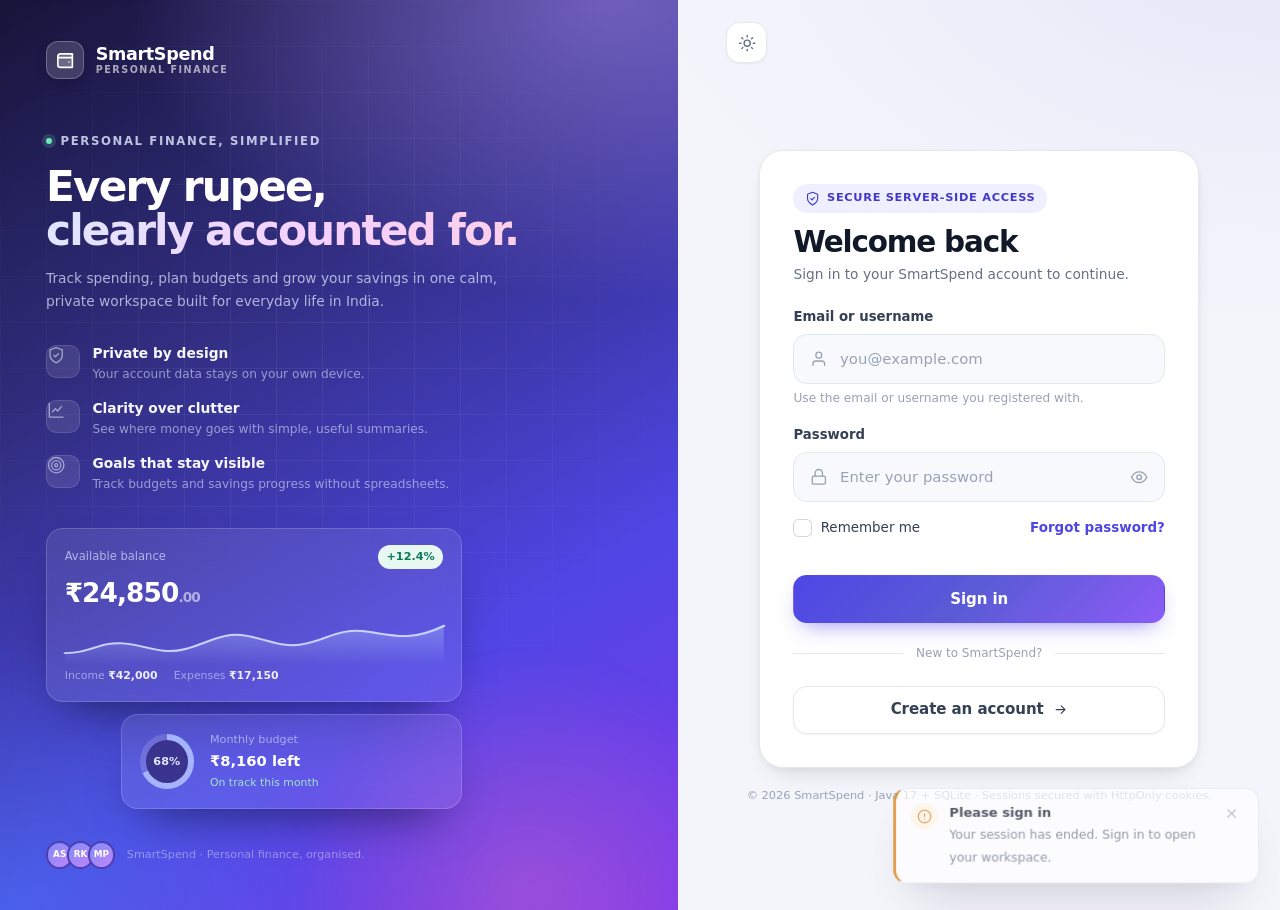
==== commit 0f5c3b6a: "update1 Commit" ====
--- a/frontend/account.html
+++ b/frontend/account.html
@@ -4,7 +4,7 @@
   <meta charset="utf-8">
   <meta name="viewport" content="width=device-width, initial-scale=1">
   <meta name="theme-color" content="#f4f5fb">
-  <meta name="description" content="Your SmartSpend account workspace: profile, security, finance screens and project progress.">
+  <meta name="description" content="Your SmartSpend account workspace: profile, security and finance screens.">
   <title>Overview · SmartSpend</title>
   <link rel="icon" type="image/svg+xml" href="assets/favicon.svg">
   <script>
@@ -87,12 +87,6 @@
 
       <div class="sidebar__spacer"></div>
 
-      <div class="sidebar__help">
-        <strong>Backend live</strong>
-        <p>Every screen reads and writes your own SQLite-backed workspace through the Java REST API.</p>
-        <span class="chip chip--success">Phases 1–8 complete</span>
-      </div>
-
       <div class="sidebar__profile">
         <span class="avatar avatar--sm" data-user-initials>SS</span>
         <div class="sidebar__profile-copy">
@@ -183,7 +177,7 @@
       <main class="content" id="main-content">
         <section class="hero" id="overview" aria-labelledby="hero-title">
           <div class="hero__copy">
-            <span class="hero__eyebrow"><span class="status-dot"></span> Account ready · UI complete</span>
+            <span class="hero__eyebrow"><span class="status-dot"></span> Account ready</span>
             <h1 id="hero-title"><span data-greeting>Good morning</span>, <span data-user-first>there</span>.</h1>
             <p>Your SmartSpend account is set up and protected. The dashboard, ledger, budgets, goals and reports are all ready to use from the sidebar.</p>
           </div>
@@ -390,42 +384,10 @@
           </section>
         </div>
 
-        <section class="card phase-card" aria-labelledby="phase-title">
-          <div class="card__head">
-            <div class="card__title">
-              <h2 id="phase-title">Project progress</h2>
-              <p>The complete stack is implemented: responsive UI, Java REST API and SQLite storage.</p>
-            </div>
-            <span class="chip chip--success">Phases 1–8 complete</span>
-          </div>
-          <div class="card__body">
-            <div class="phase-progress">
-              <div class="phase-progress__track">
-                <div class="phase-progress__fill" style="width:100%"></div>
-              </div>
-              <span>100% complete · frontend, backend and database</span>
-            </div>
-            <ul class="phase-list">
-              <li><svg class="icon" aria-hidden="true"><use href="#i-check-circle"></use></svg> Registration, PBKDF2 hashing, HttpOnly sessions and account security</li>
-              <li><svg class="icon" aria-hidden="true"><use href="#i-check-circle"></use></svg> Dashboard with cash flow, budgets, goals and recent activity</li>
-              <li><svg class="icon" aria-hidden="true"><use href="#i-check-circle"></use></svg> Transaction ledger with search, filters, bulk actions and CSV export</li>
-              <li><svg class="icon" aria-hidden="true"><use href="#i-check-circle"></use></svg> Monthly budgets with category limits, warnings and copy-forward</li>
-              <li><svg class="icon" aria-hidden="true"><use href="#i-check-circle"></use></svg> Savings goals with contributions and progress history</li>
-              <li><svg class="icon" aria-hidden="true"><use href="#i-check-circle"></use></svg> Reports with charts, category mix, merchants and insights</li>
-              <li><svg class="icon" aria-hidden="true"><use href="#i-check-circle"></use></svg> Settings for currency, dates, notifications, categories and backups</li>
-              <li><svg class="icon" aria-hidden="true"><use href="#i-check-circle"></use></svg> Java REST API, SQLite schema, DAO/service layers and session security</li>
-            </ul>
-            <div class="phase-note">
-              <svg class="icon icon--sm" aria-hidden="true"><use href="#i-info"></use></svg>
-              <span>The browser and API share one origin. Auth and finance calls are user-scoped, and the SQLite database lives at <b>backend/data/smartspend.db</b>.</span>
-            </div>
-          </div>
-        </section>
-
         <footer class="app-footer">
           <span>
             <svg class="icon icon--sm" aria-hidden="true"><use href="#i-shield"></use></svg>
-            Full stack complete · vanilla JS, Java 17 and SQLite
+            Secure server-side sessions · HttpOnly cookies
           </span>
           <span>© 2026 SmartSpend</span>
         </footer>
--- a/frontend/css/app.css
+++ b/frontend/css/app.css
@@ -919,90 +919,6 @@
   margin-top: 0.9rem;
 }
 
-/* Phase status */
-.phase-card .card__body {
-  padding-top: 0.1rem;
-}
-
-.phase-progress {
-  display: flex;
-  align-items: center;
-  gap: 0.7rem;
-  margin-bottom: 1rem;
-}
-
-.phase-progress__track {
-  flex: 1;
-  height: 6px;
-  overflow: hidden;
-  border-radius: 999px;
-  background: var(--surface-3);
-}
-
-.phase-progress__fill {
-  width: 12.5%;
-  height: 100%;
-  border-radius: inherit;
-  background: linear-gradient(90deg, var(--primary-600), var(--accent));
-}
-
-.phase-progress span {
-  font-size: 0.7rem;
-  font-weight: 650;
-  color: var(--text-muted);
-  white-space: nowrap;
-}
-
-.phase-list {
-  display: grid;
-  grid-template-columns: repeat(2, minmax(0, 1fr));
-  gap: 0.55rem 1rem;
-}
-
-.phase-list li {
-  display: flex;
-  align-items: flex-start;
-  gap: 0.45rem;
-  font-size: 0.76rem;
-  color: var(--text-muted);
-  line-height: 1.45;
-}
-
-.phase-list li .icon {
-  width: 0.9rem;
-  height: 0.9rem;
-  margin-top: 0.15rem;
-  flex: none;
-  color: var(--success);
-}
-
-.phase-list li.is-next {
-  color: var(--text-faint);
-}
-
-.phase-list li.is-next .icon {
-  color: var(--text-faint);
-}
-
-.phase-note {
-  display: flex;
-  align-items: flex-start;
-  gap: 0.55rem;
-  margin-top: 1rem;
-  padding: 0.7rem 0.8rem;
-  border-radius: var(--radius-md);
-  background: var(--primary-soft);
-  color: var(--text-soft);
-  font-size: 0.75rem;
-  line-height: 1.5;
-}
-
-.phase-note .icon {
-  flex: none;
-  margin-top: 0.1rem;
-  color: var(--primary-600);
-}
-
 .app-footer {
   display: flex;
   align-items: center;
@@ -1094,10 +1010,6 @@
     flex-wrap: wrap;
   }
 
-  .phase-list {
-    grid-template-columns: 1fr;
-  }
-
   .app-footer {
     flex-direction: column;
     align-items: flex-start;
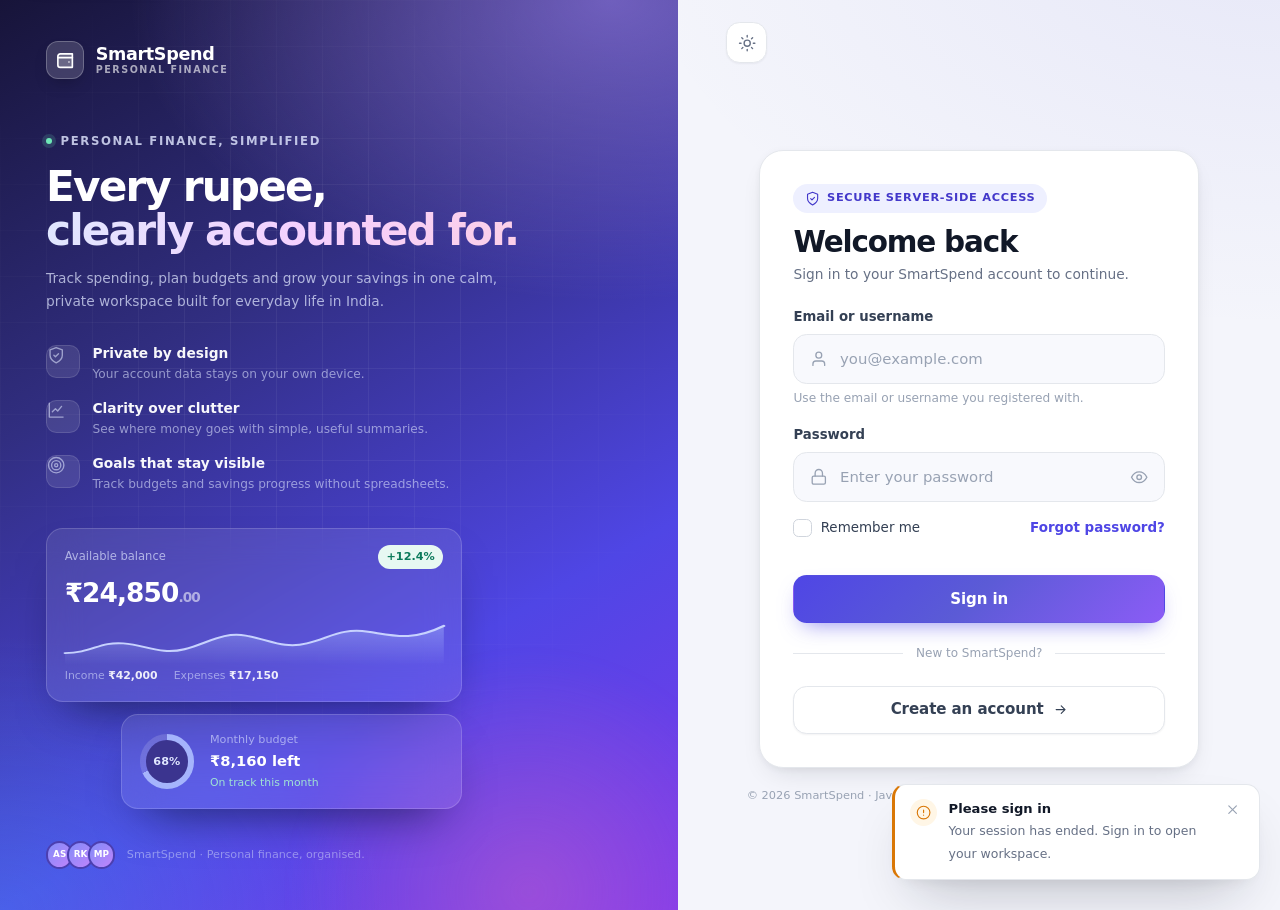
==== commit 23c202fa: "Add SmartSpend project" ====
--- a/frontend/account.html
+++ b/frontend/account.html
@@ -73,6 +73,10 @@
           <svg class="icon" aria-hidden="true"><use href="#i-piggy-bank"></use></svg>
           Savings goals
         </a>
+        <a class="nav-item" href="categories.html" data-nav="categories">
+          <svg class="icon" aria-hidden="true"><use href="#i-tag"></use></svg>
+          Categories
+        </a>
         <a class="nav-item" href="reports.html" data-nav="reports">
           <svg class="icon" aria-hidden="true"><use href="#i-pie"></use></svg>
           Reports
